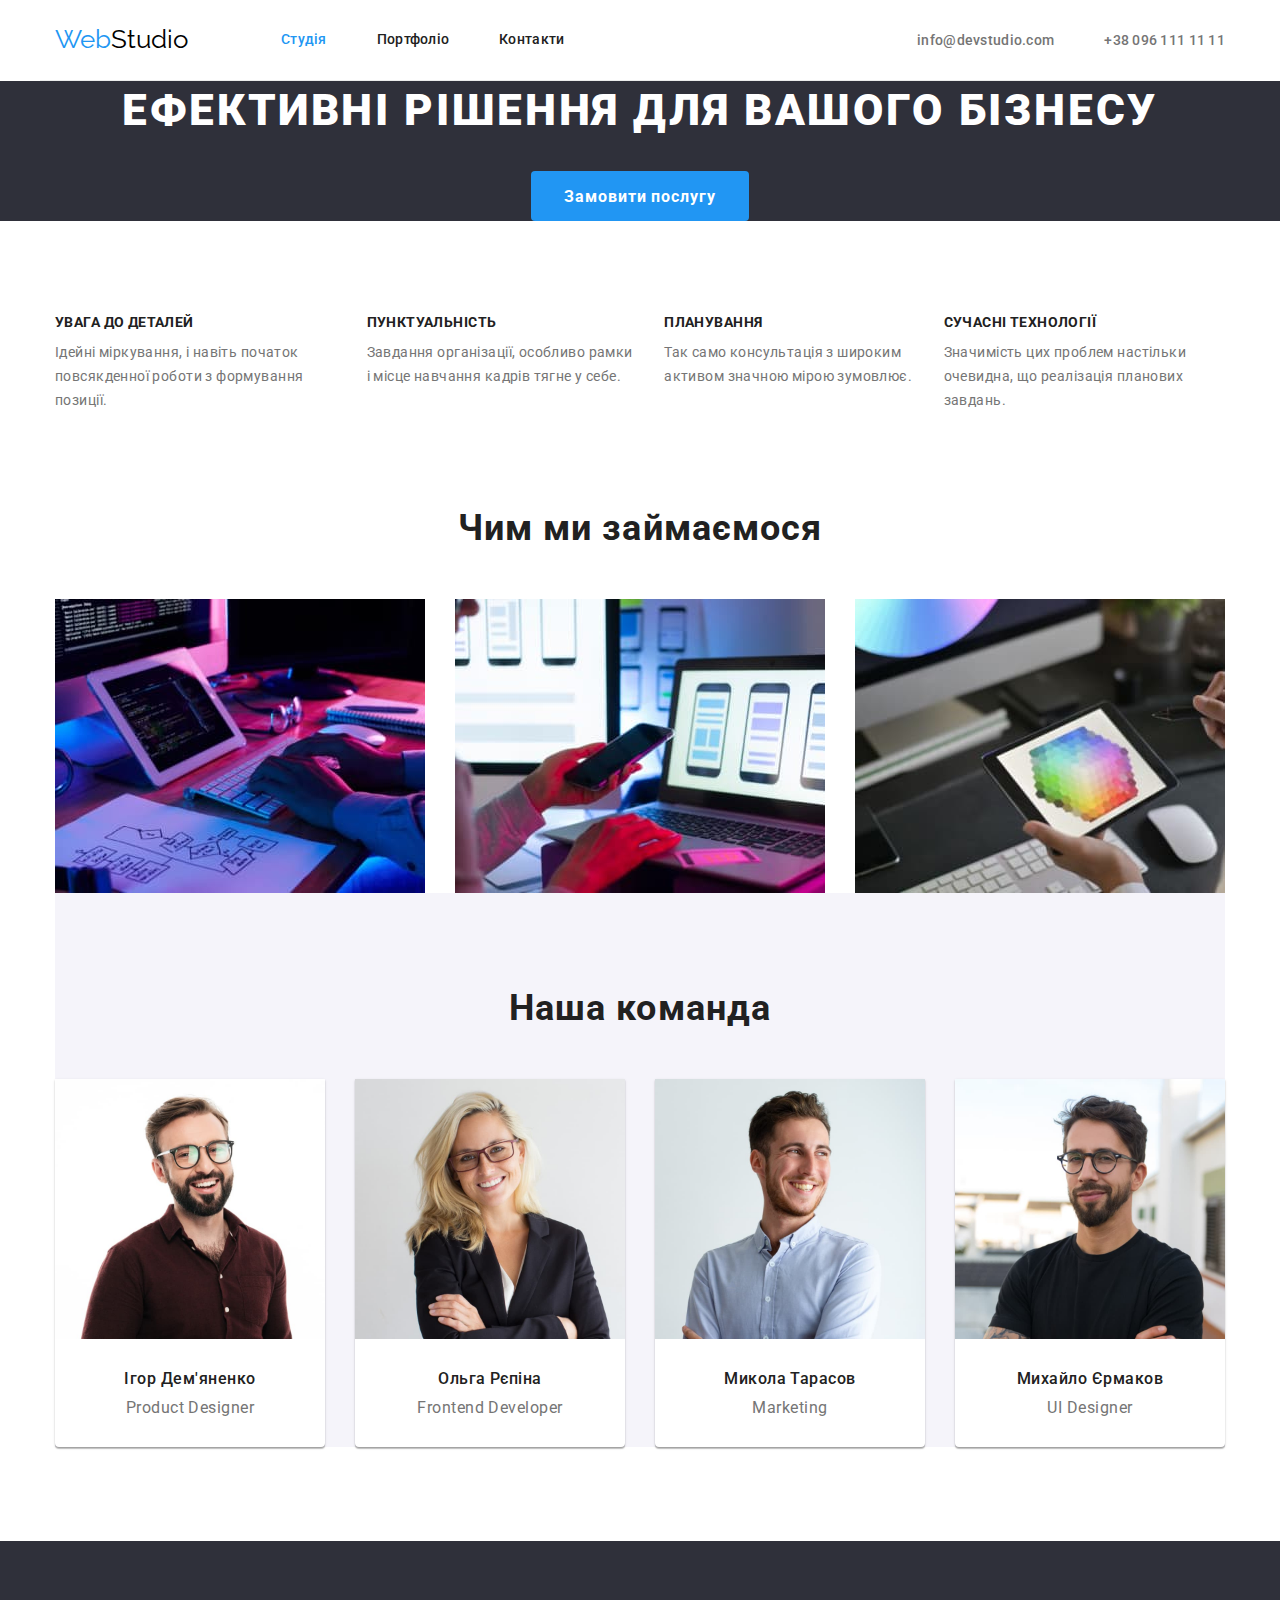
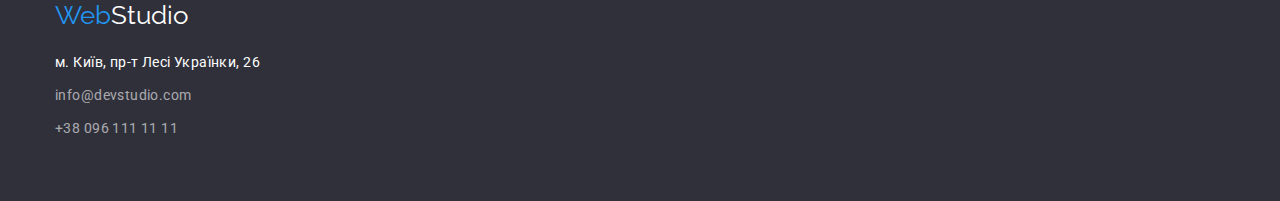
==== index.html @ 47adc49c "HW is done" ====
<!DOCTYPE html>
<html lang="uk">
<head>
    <meta charset="UTF-8">
    <meta http-equiv="X-UA-Compatible" content="IE=edge">
    <meta name="viewport" content="width=device-width, initial-scale=1.0">
    <title>Web Studio</title>
    <link rel="preconnect" href="https://fonts.googleapis.com">
    <link rel="preconnect" href="https://fonts.gstatic.com" crossorigin>
    <link href="https://fonts.googleapis.com/css2?family=Raleway:wght@700&family=Roboto:wght@400;500;700;900&display=swap"
        rel="stylesheet">
        <link rel="stylesheet" href="https://cdnjs.cloudflare.com/ajax/libs/modern-normalize/1.1.0/modern-normalize.min.css">
    <link rel="stylesheet" href="./css/style.css">
</head>
<body>
<header>
    <nav class="main-nav">
        <a href="index.html" class="link"><span class="logo-blue">Web</span><span class="logo">Studio</span></a>
        <ul class="menu-nav">
            <li class="item">
                <a href="./index.html" class="link current">Студія</a>
            </li>
            <li  class="item">
                <a href="./portfolio.html" class="link">Портфоліо</a>
            </li>
            <li  class="item">
                <a href="#" class="link">Контакти</a>
            </li>
        </ul>

        <ul class="nav-contacts">
            <li class="item">
                <a href="mailto:info@devstudio.com" class="link">info@devstudio.com</a>
            </li>
            <li class="item">
                <a href="tel:+380961111111" class="link">+38 096 111 11 11</a>
            </li>
        </ul>
        </nav>
</header>
<main>
    <!--Шапка сайту-->
    <section class="hero">
        <h1 class="title">Ефективні рішення для вашого бізнесу</h1>

        <button type="button" class="title-button">Замовити послугу</button>
    </section>
    <!--Особливості-->
<div class="container">
    <section class="features">
        <h2 class="visually-hidden">Особливості</h2>
<ul class="features-list">
    <li class="item">
<h3 class="features-title">Увага до деталей</h3>
<p class="features-text">
Ідейні міркування, і навіть початок повсякденної роботи з формування позиції.
</p>
    </li>
    <li class="item">
<h3 class="features-title">Пунктуальність</h3>
<p class="features-text">
Завдання організації, особливо рамки і місце навчання кадрів тягне у себе.
</p>
    </li>
    <li class="item">
<h3 class="features-title">Планування</h3>
<p class="features-text">
Так само консультація з широким активом значною мірою зумовлює.
</p>
    </li>
    <li class="item">
        <h3 class="features-title">Сучасні технології</h3>
        <p class="features-text">
        Значимість цих проблем настільки очевидна, що реалізація планових завдань.
        </p>
    </li>
</ul>
    </section>

    <!--Чим ми займаємось-->
    <section class="activity">
        <h2 class="activity-title">Чим ми займаємося</h2>
        <ul class="activity-list">
            <li  class="item">
            <img src="./images/1img.jpg" alt="Набір коду на клавіатурі"
            width="370">
            </li>
            <li class="item">
            <img src="./images/2img.jpg" alt="Мобільний телефон і комп'ютер"
            width="370">
            </li>
            <li class="item">
            <img src="./images/3img.jpg" alt="Планшет з вибором кольорів"
            width="370">
            </li>
        </ul>
    </section>

    <!--Наша команда-->
    <section class="team">
        <h2 class="team-title">Наша команда</h2>
        <ul class="team-list">
            <li class="team-persone">
                <img class="image" src="./images/1per.jpg" alt="Ігор Дем'яненко"
                width="270">
                <h3 class="name">Ігор Дем'яненко</h3>
                <p class="position">
                    Product Designer
                </p>
            </li>
            <li class="team-persone">
                <img class="image" src="./images/2per.jpg" alt="Ольга Рєпіна"
                width="270">
                 <h3 class="name">Ольга Рєпіна</h3>   
                <p class="position">
                    Frontend Developer
                </p>
            </li>
            <li class="team-persone">
                <img class="image" src="./images/3per.jpg" alt="Микола Тарасов"
                width="270">
                <h3 class="name">Микола Тарасов</h3>    
                <p class="position">
                    Marketing
                </p>
            </li>
            <li class="team-persone">
                <img class="image" src="./images/4per.jpg" alt="Михайло Єрмаков"
                width="270">
                <h3 class="name">Михайло Єрмаков</h3>   
                <p class="position">
                    UI Designer
                </p>
            </li>
        </ul>
    </section>
</div>

</main>
<footer>
    <div class="footer-container">
    <a href="index.html"  class="link"><span class="logo-blue">Web</span><span class="logo-down">Studio</span></a>
    <address>
        <ul class="contacts">
            <li class="item">
            <a href="https://goo.gl/maps/CPtrU1FHBa2aNyZL9" target="_blank" rel="noopener noreferrer" class="address">
                м. Київ, пр-т Лесі Українки, 26</a>
                </li>
            <li class="item"><a href="mailto:info@devstudio.com" class="address-contacts">info@devstudio.com</a></li>
            <li class="item"><a href="tel:+380961111111" class="address-contacts">+38 096 111 11 11</a></li>
        </ul>
        </address>
        </div>
</footer>
</body>
</html>
---- css/style.css ----
:root {
    --color-primery: #212121;
    --color-secondary: #757575;
    --color-white: #FFFFFF;
    --color-blue: #2196F3;
    --color-logo: #000000;
    --color-address-contacts: rgba(255, 255, 255, 0.6);
    --color-background-primery: #F5F4FA;
    --color-background-secondary: #2F303A;
    --color-buttons: #F5F4FA;
    --color-button-hover: #188CE8;
    --project-list-gap: 13px;
}
ul,
ol {
    margin-top: 0;
    margin-bottom: 0;
    padding-left: 0;
}

img {
    display: block;
    max-width: 100%;
}

body {
    color: var(--color-primery);
    background-color: var(--color-white);
    font-family: 'Roboto', sans-serif;
}
.visually-hidden {
    position: absolute;
    white-space: nowrap;
    width: 1px;
    height: 1px;
    overflow: hidden;
    border: 0;
    padding: 0;
    clip: rect(0 0 0 0);
    clip-path: inset(50%);
    margin: -1px;
}

.container {
    width: 1200px;
    padding-left: 15px;
    padding-right: 15px;
    padding-top: 94px;
    padding-bottom: 94px;
    margin: 0 auto;
}

/*Header*/

.logo-blue {
    color: var(--color-blue);
    font-family: 'Raleway', sans-serif;
    font-size: 26px;
    line-height: 1.15;
}
.logo {
    color: var(--color-logo);
    font-family: 'Raleway', sans-serif;
    font-size: 26px;
    line-height: 1.15;
}
.link {
    font-family: 'Roboto', sans-serif;
    text-decoration: none;
}

.main-nav {
    display: flex;
    align-items: center;

    width: 1200px;
    padding-left: 15px;
    padding-right: 15px;
    margin: auto;

   border-bottom: 1px solid #ECECEC;
}

.menu-nav {
    display: flex;

    list-style: none;
    margin-top: 0;
    margin-bottom: 0;
    margin-left: 93px;

    font-weight: 500;
    font-size: 14px;
    line-height: 1.14;
    letter-spacing: 0.02em;
}
.menu-nav .item:not(:last-child) {
    margin-right: 50px;

}
.menu-nav .link {
    display: block;

    padding-top: 32px;
    padding-bottom: 32px;

    color: var(--color-primery);
    text-decoration: none;
}
.menu-nav .link:hover,
.menu-nav .link:focus {
    color: var(--color-blue);
}
.menu-nav .link.current {
    color: var(--color-blue);
}
.nav-contacts {
    display: flex;

    margin-top: 0;
    margin-bottom: 0;
    margin-left: auto;

    list-style: none;
    text-decoration: none;
}
.nav-contacts .item + .item {
margin-left: 50px;
}
.nav-contacts .link {
    color: var(--color-secondary);
    font-weight: 500;
    font-size: 14px;
    line-height: 1.14;
    letter-spacing: 0.02em;
    text-decoration: none;
}
.nav-contacts .link:hover,
.nav-contacts .link:focus {
    color: var(--color-blue);
    font-weight: 500;
    font-size: 14px;
    line-height: 1.14;
    letter-spacing: 0.02em;
}
/*Hero*/
.hero {
    background-color: var(--color-background-secondary);
    text-align: center;
}
.hero .title {
    margin-top: 0;
    margin-bottom: 30px;

    color: var(--color-white);
    font-weight: 900;
    font-size: 44px;
    line-height: 1.36;
    text-align: center;
    letter-spacing: 0.06em;
    text-transform: uppercase;
}
.title-button {  
    display: inline-block;
    align-items: center;
    text-align: center;

    border-radius: 4px;
    padding: 10px 32px;
    min-width: 216px;
    height: 50px;
    border: 1px solid transparent;

    color: var(--color-white);
    background-color: var(--color-blue);
    font-weight: 700;
    font-size: 16px;
    line-height: 1.88;
    letter-spacing: 0.06em;
    cursor: pointer;
}
.title-button:hover,
.title-button:focus {
background-color: var(--color-button-hover);
}
/*Features*/
.features {
    padding-bottom: 94px;
}
.features-list {
    display: flex;

    list-style: none;
}
.features-list .item:not(:last-child) {
margin-right: 30px;
}

.features-title {
    margin-top: 0;
    margin-bottom: 10px;

    color: var(--color-primery);
    font-weight: 700;
    font-size: 14px;
    line-height: 1.14;
    letter-spacing: 0.03em;
    text-transform: uppercase;
}
.features-text {
    margin-top: 0;
    margin-bottom: 0;

    color: var(--color-secondary);
    font-size: 14px;
    line-height: 1.71;
    letter-spacing: 0.03em;
}
/*Activity*/

.activity-list {
    display: flex;
    list-style: none;
}
.activity-list .item:not(:last-child) {
margin-right: 30px;
}

.activity-title {
margin-top: 0;
margin-bottom: 50px;

color: var(--color-primery);
font-weight: 700;
font-size: 36px;
line-height: 1.17;
text-align: center;
letter-spacing: 0.03em;
}

/*Team*/
.team {
padding-top: 94px;

background-color: var(--color-background-primery);
}

.team-list {
display: flex;
    list-style: none;
}

.image {
    margin-bottom: 30px;
}

.team-persone {
padding-bottom: 30px;

background-color: var(--color-white);

box-shadow: 0px 1px 3px rgba(0, 0, 0, 0.12), 0px 1px 1px rgba(0, 0, 0, 0.14), 0px 2px 1px rgba(0, 0, 0, 0.2);
border-radius: 0px 0px 4px 4px;
}

.team-persone:not(:last-child) {
    margin-right: 30px;
}
.team-title {
    margin-top: 0;
    margin-bottom: 50px;

    color: var(--color-primery);
    font-weight: 700;
    font-size: 36px;
    line-height: 1.17;
    text-align: center;
    letter-spacing: 0.03em;
}
.team .name {
    margin-top: 0;
    margin-bottom: 10px;

    color: var(--color-primery);
    font-weight: 500;
    font-size: 16px;
    line-height: 1.19;
    text-align: center;
    letter-spacing: 0.03em;
}
.position {
margin-top: 0;
margin-bottom: 0;

color: var(--color-secondary);
font-size: 16px;
line-height: 1.19;
text-align: center;
letter-spacing: 0.03em;
}

/*Footer*/
footer {
    background-color: var(--color-background-secondary);
}
.footer-container {
    width: 1200px;
    padding-left: 15px;
    padding-right: 15px;
    padding-top: 60px;
    padding-bottom: 60px;
    margin: auto;
}
.logo-down {
    color: var(--color-white);
    font-family: 'Raleway', sans-serif;
    font-size: 26px;
    line-height: 1.15;
}
.footer-container .contacts {
margin-top: 20px;
}

.contacts {
list-style: none;
}

.contacts .item:not(:last-child) {
margin-bottom: 9px;
}

.address {
    color: var(--color-white);
    font-style: normal;
    font-size: 14px;
    line-height: 1.71;
    letter-spacing: 0.03em;
    text-decoration: none;
}
.address:hover,
.address:focus {
color: var(--color-blue);
}
.address-contacts {
    color: var(--color-address-contacts);
    font-style: normal;
    font-size: 14px;
    line-height: 1.71;
    letter-spacing: 0.03em;
    text-decoration: none;
}
.address-contacts:hover,
.address-contacts:focus {
color: var(--color-blue);
}

/*Portfolio*/

.filters-list {
display: flex;
justify-content: center;

list-style: none;
margin-bottom: 34px;
}

.filters-list .item:not(:last-child) {
margin-right: 8px;
}

.button-filters {
padding: 6px 22px;
border: 1px solid transparent;
height: 38px;

    color: var(--color-primery);
    background-color: var(--color-buttons);
    font-weight: 500;
    font-size: 16px;
    line-height: 1.62;
    text-align: center;
    letter-spacing: 0.03em;
    border-radius: 4px;
}
.button-filters:active,
.button-filters:hover,
.button-filters:focus {
padding: 6px 25px;
border: var(--color-blue);
height: 38px;

color: var(--color-white);
background-color: var(--color-blue);
cursor: pointer;    
}

/*Projects*/

.project-list {
display: flex;
justify-content: center;
flex-wrap: wrap;

margin-left: calc(-1 * var(--project-list-gap));
margin-top: calc(-1 * var(--project-list-gap));
padding: 0;

list-style: none;
}

.project-list .item {
max-width: 370px;
margin-left: var(--project-list-gap);
margin-top: var(--project-list-gap);

flex-basis: calc(100%  / 3 - var(--project-list-gap));
}

.project-content {
padding: 20px 24px;

border-left: 1px solid #EEEEEE;
border-right: 1px solid #EEEEEE;
border-bottom: 1px solid #EEEEEE;
}

.project-title {
margin-top: 0;
margin-bottom: 0;

    color: var(--color-primery);
    font-weight: 700;
    font-size: 18px;
    line-height: 2;
    letter-spacing: 0.06em;
}

.project-text {
margin-top: 0;
margin-bottom: 0;

    color: var(--color-secondary);
    font-size: 16px;
    line-height: 1.88;
    letter-spacing: 0.03em;
}
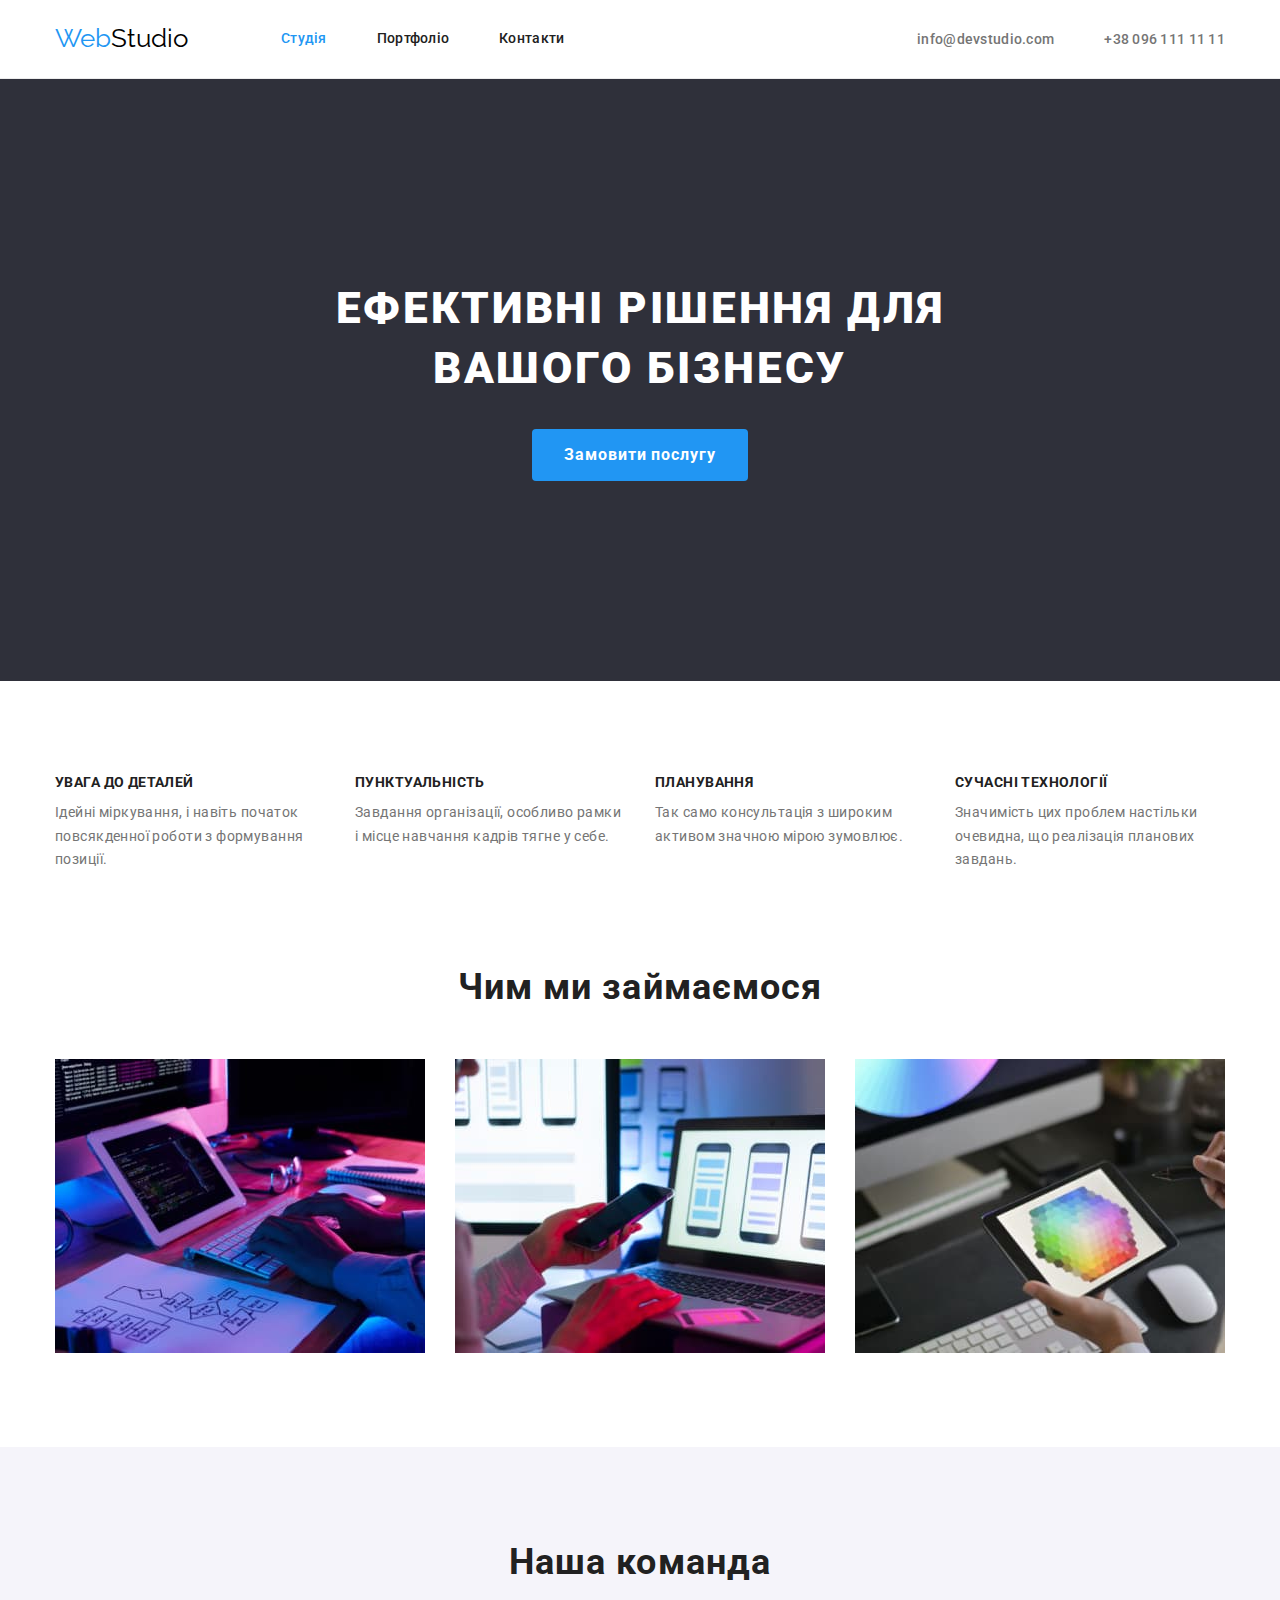
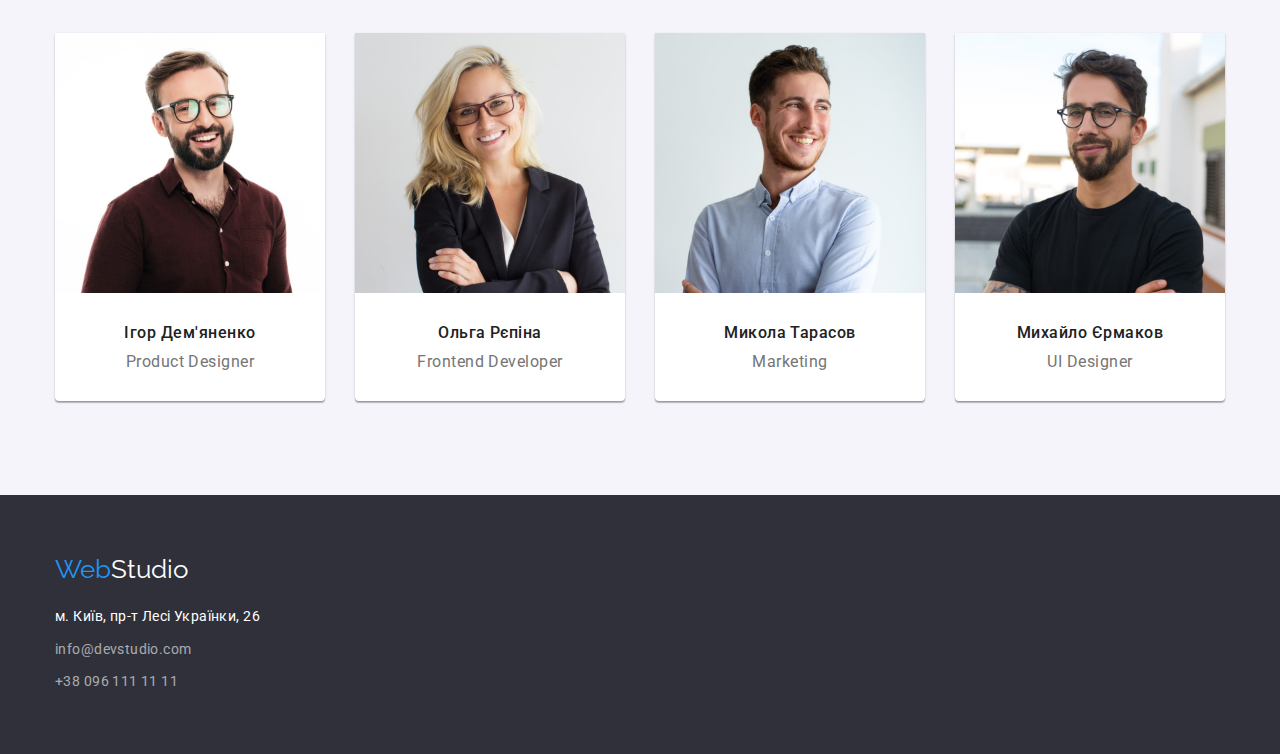
==== commit 7ce4e079: "corrections" ====
--- a/index.html
+++ b/index.html
@@ -14,21 +14,23 @@
 </head>
 <body>
 <header>
-    <nav class="main-nav">
-        <a href="index.html" class="link"><span class="logo-blue">Web</span><span class="logo">Studio</span></a>
-        <ul class="menu-nav">
+    <div class="container header-container">
+    <nav class="navigation">
+        <a class="nav-logo link" href="index.html"><span class="logo-blue">Web</span><span class="logo">Studio</span></a>
+        <ul class="nav-list list">
             <li class="item">
                 <a href="./index.html" class="link current">Студія</a>
             </li>
-            <li  class="item">
+            <li class="item">
                 <a href="./portfolio.html" class="link">Портфоліо</a>
             </li>
             <li  class="item">
                 <a href="#" class="link">Контакти</a>
             </li>
         </ul>
+        </nav>
 
-        <ul class="nav-contacts">
+    <ul class="nav-contacts list">
             <li class="item">
                 <a href="mailto:info@devstudio.com" class="link">info@devstudio.com</a>
             </li>
@@ -36,20 +38,23 @@
                 <a href="tel:+380961111111" class="link">+38 096 111 11 11</a>
             </li>
         </ul>
-        </nav>
+        </div>
 </header>
 <main>
+
     <!--Шапка сайту-->
     <section class="hero">
-        <h1 class="title">Ефективні рішення для вашого бізнесу</h1>
+<div class="container">
+        <h1 class="hero-title">Ефективні рішення для вашого бізнесу</h1>
+        <button type="button" class="title-button">Замовити послугу</button>
+    </div>
+    </section>
 
-        <button type="button" class="title-button">Замовити послугу</button>
-    </section>
     <!--Особливості-->
-<div class="container">
     <section class="features">
+    <div class="container">
         <h2 class="visually-hidden">Особливості</h2>
-<ul class="features-list">
+<ul class="features-list list">
     <li class="item">
 <h3 class="features-title">Увага до деталей</h3>
 <p class="features-text">
@@ -75,12 +80,14 @@
         </p>
     </li>
 </ul>
+</div>
     </section>
 
     <!--Чим ми займаємось-->
-    <section class="activity">
+    <section class="section">
+    <div class="container">
         <h2 class="activity-title">Чим ми займаємося</h2>
-        <ul class="activity-list">
+        <ul class="activity-list list">
             <li  class="item">
             <img src="./images/1img.jpg" alt="Набір коду на клавіатурі"
             width="370">
@@ -94,54 +101,65 @@
             width="370">
             </li>
         </ul>
+        </div>
     </section>
 
     <!--Наша команда-->
-    <section class="team">
+    <section class="team section">
+    <div class="container">
         <h2 class="team-title">Наша команда</h2>
-        <ul class="team-list">
+        <ul class="team-list list">
+
             <li class="team-persone">
-                <img class="image" src="./images/1per.jpg" alt="Ігор Дем'яненко"
+                <img src="./images/1per.jpg" alt="Ігор Дем'яненко"
                 width="270">
+
+        <div class="team-content">
                 <h3 class="name">Ігор Дем'яненко</h3>
-                <p class="position">
-                    Product Designer
-                </p>
+                <p class="position">Product Designer</p>
+        </div>
             </li>
+
             <li class="team-persone">
-                <img class="image" src="./images/2per.jpg" alt="Ольга Рєпіна"
+                <img src="./images/2per.jpg" alt="Ольга Рєпіна"
                 width="270">
+
+            <div class="team-content">
                  <h3 class="name">Ольга Рєпіна</h3>   
-                <p class="position">
-                    Frontend Developer
-                </p>
+                <p class="position">Frontend Developer</p>
+                </div>
             </li>
+
             <li class="team-persone">
-                <img class="image" src="./images/3per.jpg" alt="Микола Тарасов"
+                <img src="./images/3per.jpg" alt="Микола Тарасов"
                 width="270">
+
+            <div class="team-content">
                 <h3 class="name">Микола Тарасов</h3>    
-                <p class="position">
-                    Marketing
-                </p>
+                <p class="position">Marketing</p>
+                </div>
             </li>
+
             <li class="team-persone">
-                <img class="image" src="./images/4per.jpg" alt="Михайло Єрмаков"
+                <img src="./images/4per.jpg" alt="Михайло Єрмаков"
                 width="270">
+
+        <div class="team-content">
                 <h3 class="name">Михайло Єрмаков</h3>   
-                <p class="position">
-                    UI Designer
-                </p>
+                <p class="position">UI Designer</p>
+        </div>
             </li>
+
         </ul>
+        </div>
     </section>
-</div>
+</main>
 
-</main>
 <footer>
-    <div class="footer-container">
+    <div class="container">
     <a href="index.html"  class="link"><span class="logo-blue">Web</span><span class="logo-down">Studio</span></a>
     <address>
-        <ul class="contacts">
+        <ul class="contacts list">
             <li class="item">
             <a href="https://goo.gl/maps/CPtrU1FHBa2aNyZL9" target="_blank" rel="noopener noreferrer" class="address">
                 м. Київ, пр-т Лесі Українки, 26</a>
--- a/css/style.css
+++ b/css/style.css
@@ -9,8 +9,14 @@
     --color-background-secondary: #2F303A;
     --color-buttons: #F5F4FA;
     --color-button-hover: #188CE8;
-    --project-list-gap: 13px;
-}
+    --list-gap: 30px;
+}
+
+h1,h2,h3,h4,p {
+    margin-top: 0;
+    margin-bottom: 0;
+}
+
 ul,
 ol {
     margin-top: 0;
@@ -18,9 +24,18 @@
     padding-left: 0;
 }
 
+.list {
+list-style: none;
+}
+
+.link {
+    font-family: 'Roboto', sans-serif;
+    text-decoration: none;
+}
+
 img {
     display: block;
-    max-width: 100%;
+    
 }
 
 body {
@@ -28,6 +43,7 @@
     background-color: var(--color-white);
     font-family: 'Roboto', sans-serif;
 }
+
 .visually-hidden {
     position: absolute;
     white-space: nowrap;
@@ -45,12 +61,36 @@
     width: 1200px;
     padding-left: 15px;
     padding-right: 15px;
-    padding-top: 94px;
-    padding-bottom: 94px;
     margin: 0 auto;
 }
 
+.section {
+padding-top: 94px;
+padding-bottom: 94px;
+}
+
 /*Header*/
+
+header {
+padding-top: 24px;
+padding-bottom: 24px;
+
+border-bottom: 1px solid #ECECEC;
+}
+
+.header-container {
+display: flex;
+align-items: center;
+}
+
+.navigation {
+    display: flex;
+    align-items: center;
+}
+
+.nav-logo {
+    margin-right: 93px;
+}
 
 .logo-blue {
     color: var(--color-blue);
@@ -58,75 +98,56 @@
     font-size: 26px;
     line-height: 1.15;
 }
+
 .logo {
     color: var(--color-logo);
     font-family: 'Raleway', sans-serif;
     font-size: 26px;
     line-height: 1.15;
 }
-.link {
-    font-family: 'Roboto', sans-serif;
-    text-decoration: none;
-}
-
-.main-nav {
+
+.nav-list {
     display: flex;
     align-items: center;
 
-    width: 1200px;
-    padding-left: 15px;
-    padding-right: 15px;
-    margin: auto;
-
-   border-bottom: 1px solid #ECECEC;
-}
-
-.menu-nav {
-    display: flex;
-
-    list-style: none;
-    margin-top: 0;
-    margin-bottom: 0;
-    margin-left: 93px;
-
     font-weight: 500;
     font-size: 14px;
     line-height: 1.14;
     letter-spacing: 0.02em;
 }
-.menu-nav .item:not(:last-child) {
-    margin-right: 50px;
-
-}
-.menu-nav .link {
+
+.nav-list .item:not(:last-child) {
+margin-right: 50px;
+}
+
+.nav-list .link {
     display: block;
 
-    padding-top: 32px;
-    padding-bottom: 32px;
-
-    color: var(--color-primery);
-    text-decoration: none;
-}
-.menu-nav .link:hover,
-.menu-nav .link:focus {
+    color: var(--color-primery);
+    text-decoration: none;
+}
+
+.nav-list .link:hover,
+.nav-list .link:focus {
     color: var(--color-blue);
 }
-.menu-nav .link.current {
+
+.nav-list .link.current {
     color: var(--color-blue);
 }
+
 .nav-contacts {
     display: flex;
 
-    margin-top: 0;
-    margin-bottom: 0;
     margin-left: auto;
 
-    list-style: none;
-    text-decoration: none;
-}
+    text-decoration: none;
+}
+
 .nav-contacts .item + .item {
 margin-left: 50px;
 }
+
 .nav-contacts .link {
     color: var(--color-secondary);
     font-weight: 500;
@@ -135,6 +156,7 @@
     letter-spacing: 0.02em;
     text-decoration: none;
 }
+
 .nav-contacts .link:hover,
 .nav-contacts .link:focus {
     color: var(--color-blue);
@@ -143,32 +165,39 @@
     line-height: 1.14;
     letter-spacing: 0.02em;
 }
+
 /*Hero*/
 .hero {
+    padding-top: 200px;
+    padding-bottom: 200px;
+
     background-color: var(--color-background-secondary);
     text-align: center;
 }
-.hero .title {
-    margin-top: 0;
+
+.hero-title {
     margin-bottom: 30px;
+    margin-left: auto;
+    margin-right: auto;
+
+    max-width: 696px;
 
     color: var(--color-white);
     font-weight: 900;
     font-size: 44px;
     line-height: 1.36;
-    text-align: center;
     letter-spacing: 0.06em;
     text-transform: uppercase;
 }
+
 .title-button {  
     display: inline-block;
     align-items: center;
     text-align: center;
 
     border-radius: 4px;
-    padding: 10px 32px;
+    padding: 10px 28px;
     min-width: 216px;
-    height: 50px;
     border: 1px solid transparent;
 
     color: var(--color-white);
@@ -179,25 +208,31 @@
     letter-spacing: 0.06em;
     cursor: pointer;
 }
+
 .title-button:hover,
 .title-button:focus {
 background-color: var(--color-button-hover);
 }
+
 /*Features*/
+
 .features {
-    padding-bottom: 94px;
-}
+    padding-top: 94px;
+}
+
 .features-list {
     display: flex;
-
-    list-style: none;
-}
-.features-list .item:not(:last-child) {
-margin-right: 30px;
+    
+    margin-right: calc(-1 * var(--list-gap));
+}
+
+.features-list .item {
+flex-basis: calc((100% - var(--list-gap) * 3) / 4);
+
+margin-right: var(--list-gap);
 }
 
 .features-title {
-    margin-top: 0;
     margin-bottom: 10px;
 
     color: var(--color-primery);
@@ -208,22 +243,21 @@
     text-transform: uppercase;
 }
 .features-text {
-    margin-top: 0;
-    margin-bottom: 0;
-
     color: var(--color-secondary);
     font-size: 14px;
     line-height: 1.71;
     letter-spacing: 0.03em;
 }
+
 /*Activity*/
 
 .activity-list {
     display: flex;
-    list-style: none;
-}
-.activity-list .item:not(:last-child) {
-margin-right: 30px;
+    margin-right: calc(-1 * var(--list-gap));
+}
+
+.activity-list .item {
+margin-right: var(--list-gap);
 }
 
 .activity-title {
@@ -240,34 +274,10 @@
 
 /*Team*/
 .team {
-padding-top: 94px;
-
 background-color: var(--color-background-primery);
 }
 
-.team-list {
-display: flex;
-    list-style: none;
-}
-
-.image {
-    margin-bottom: 30px;
-}
-
-.team-persone {
-padding-bottom: 30px;
-
-background-color: var(--color-white);
-
-box-shadow: 0px 1px 3px rgba(0, 0, 0, 0.12), 0px 1px 1px rgba(0, 0, 0, 0.14), 0px 2px 1px rgba(0, 0, 0, 0.2);
-border-radius: 0px 0px 4px 4px;
-}
-
-.team-persone:not(:last-child) {
-    margin-right: 30px;
-}
 .team-title {
-    margin-top: 0;
     margin-bottom: 50px;
 
     color: var(--color-primery);
@@ -277,8 +287,32 @@
     text-align: center;
     letter-spacing: 0.03em;
 }
+
+.team-list {
+display: flex;
+flex-wrap: wrap;
+
+margin-right: calc(-1 * var(--list-gap));
+margin-top: calc(-1 * var(--list-gap));
+}
+
+.team-persone {
+flex-basis: calc ((100% - 90px) / 4);
+max-width: 270px;
+
+margin-right: var(--list-gap);
+margin-top: var(--list-gap);
+
+background-color: var(--color-white);
+box-shadow: 0px 1px 3px rgba(0, 0, 0, 0.12), 0px 1px 1px rgba(0, 0, 0, 0.14), 0px 2px 1px rgba(0, 0, 0, 0.2);
+border-radius: 0px 0px 4px 4px;
+}
+
+.team-content {
+padding: 30px 60px;
+}
+
 .team .name {
-    margin-top: 0;
     margin-bottom: 10px;
 
     color: var(--color-primery);
@@ -288,10 +322,8 @@
     text-align: center;
     letter-spacing: 0.03em;
 }
+
 .position {
-margin-top: 0;
-margin-bottom: 0;
-
 color: var(--color-secondary);
 font-size: 16px;
 line-height: 1.19;
@@ -303,26 +335,21 @@
 footer {
     background-color: var(--color-background-secondary);
 }
-.footer-container {
-    width: 1200px;
-    padding-left: 15px;
-    padding-right: 15px;
+
+footer {
     padding-top: 60px;
     padding-bottom: 60px;
-    margin: auto;
-}
+}
+
 .logo-down {
     color: var(--color-white);
     font-family: 'Raleway', sans-serif;
     font-size: 26px;
     line-height: 1.15;
 }
-.footer-container .contacts {
+
+.contacts {
 margin-top: 20px;
-}
-
-.contacts {
-list-style: none;
 }
 
 .contacts .item:not(:last-child) {
@@ -337,10 +364,12 @@
     letter-spacing: 0.03em;
     text-decoration: none;
 }
+
 .address:hover,
 .address:focus {
 color: var(--color-blue);
 }
+
 .address-contacts {
     color: var(--color-address-contacts);
     font-style: normal;
@@ -349,6 +378,7 @@
     letter-spacing: 0.03em;
     text-decoration: none;
 }
+
 .address-contacts:hover,
 .address-contacts:focus {
 color: var(--color-blue);
@@ -360,7 +390,6 @@
 display: flex;
 justify-content: center;
 
-list-style: none;
 margin-bottom: 34px;
 }
 
@@ -369,9 +398,8 @@
 }
 
 .button-filters {
-padding: 6px 22px;
+padding: 6px 18px;
 border: 1px solid transparent;
-height: 38px;
 
     color: var(--color-primery);
     background-color: var(--color-buttons);
@@ -382,12 +410,12 @@
     letter-spacing: 0.03em;
     border-radius: 4px;
 }
+
 .button-filters:active,
 .button-filters:hover,
 .button-filters:focus {
-padding: 6px 25px;
+padding: 6px 20px;
 border: var(--color-blue);
-height: 38px;
 
 color: var(--color-white);
 background-color: var(--color-blue);
@@ -401,19 +429,17 @@
 justify-content: center;
 flex-wrap: wrap;
 
-margin-left: calc(-1 * var(--project-list-gap));
-margin-top: calc(-1 * var(--project-list-gap));
+margin-left: calc(-1 * var(--list-gap));
+margin-top: calc(-1 * var(--list-gap));
 padding: 0;
-
-list-style: none;
 }
 
 .project-list .item {
+flex-basis: calc((100% - var(--list-gap) * 2) / 3);
+
 max-width: 370px;
-margin-left: var(--project-list-gap);
-margin-top: var(--project-list-gap);
-
-flex-basis: calc(100%  / 3 - var(--project-list-gap));
+margin-left: var(--list-gap);
+margin-top: var(--list-gap);
 }
 
 .project-content {
@@ -425,9 +451,6 @@
 }
 
 .project-title {
-margin-top: 0;
-margin-bottom: 0;
-
     color: var(--color-primery);
     font-weight: 700;
     font-size: 18px;
@@ -436,9 +459,6 @@
 }
 
 .project-text {
-margin-top: 0;
-margin-bottom: 0;
-
     color: var(--color-secondary);
     font-size: 16px;
     line-height: 1.88;
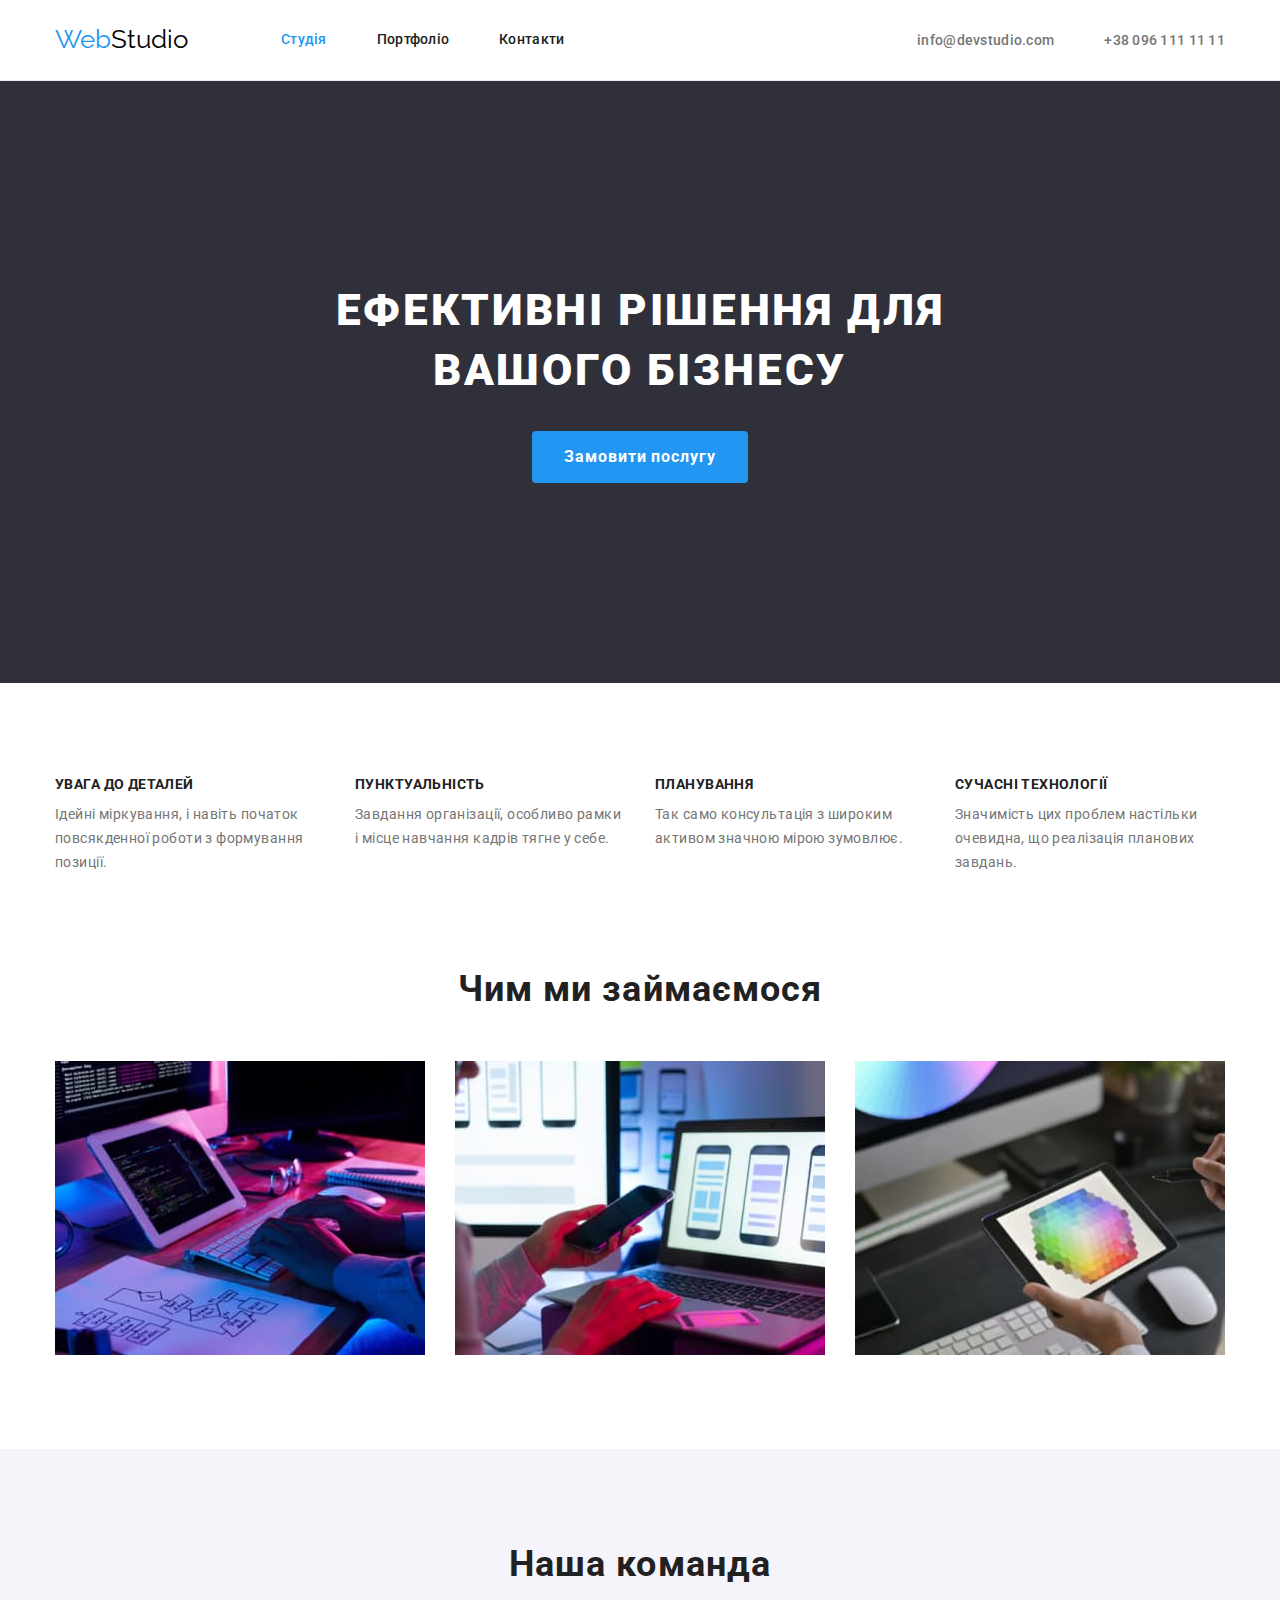
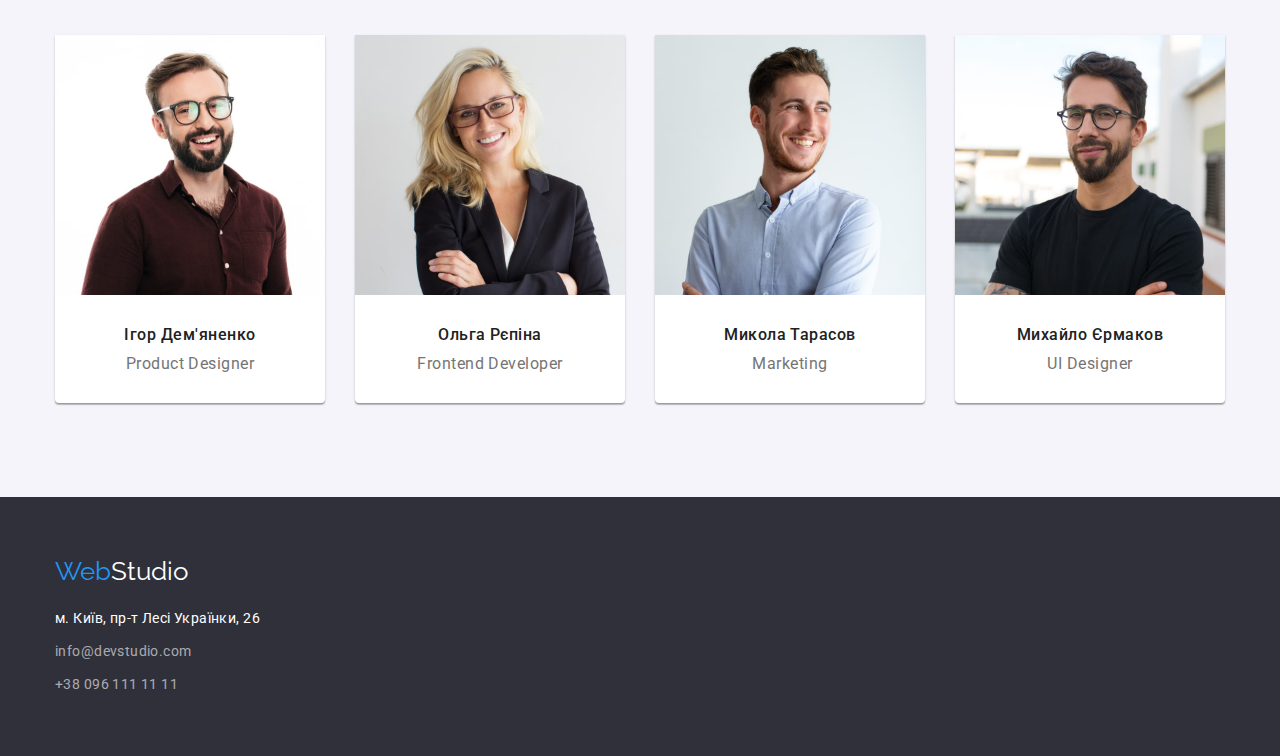
==== commit 489ef293: "Changes" ====
--- a/index.html
+++ b/index.html
@@ -15,22 +15,23 @@
 <body>
 <header>
     <div class="container header-container">
-    <nav class="navigation">
-        <a class="nav-logo link" href="index.html"><span class="logo-blue">Web</span><span class="logo">Studio</span></a>
-        <ul class="nav-list list">
-            <li class="item">
-                <a href="./index.html" class="link current">Студія</a>
-            </li>
-            <li class="item">
-                <a href="./portfolio.html" class="link">Портфоліо</a>
-            </li>
-            <li  class="item">
-                <a href="#" class="link">Контакти</a>
-            </li>
-        </ul>
+        <nav class="navigation">
+            <a class="nav-logo link" href="index.html"><span class="logo-blue">Web</span><span
+                    class="logo">Studio</span></a>
+            <ul class="nav-list list">
+                <li class="item">
+                    <a href="./index.html" class="link current">Студія</a>
+                </li>
+                <li class="item">
+                    <a href="./portfolio.html" class="link">Портфоліо</a>
+                </li>
+                <li class="item">
+                    <a href="#" class="link">Контакти</a>
+                </li>
+            </ul>
         </nav>
-
-    <ul class="nav-contacts list">
+    
+        <ul class="nav-contacts list">
             <li class="item">
                 <a href="mailto:info@devstudio.com" class="link">info@devstudio.com</a>
             </li>
@@ -38,7 +39,7 @@
                 <a href="tel:+380961111111" class="link">+38 096 111 11 11</a>
             </li>
         </ul>
-        </div>
+    </div>
 </header>
 <main>
 
--- a/css/style.css
+++ b/css/style.css
@@ -72,9 +72,6 @@
 /*Header*/
 
 header {
-padding-top: 24px;
-padding-bottom: 24px;
-
 border-bottom: 1px solid #ECECEC;
 }
 
@@ -123,6 +120,9 @@
 .nav-list .link {
     display: block;
 
+    padding-top: 32px;
+    padding-bottom: 32px;
+     
     color: var(--color-primery);
     text-decoration: none;
 }
@@ -309,7 +309,7 @@
 }
 
 .team-content {
-padding: 30px 60px;
+padding: 30px 10px;
 }
 
 .team .name {
@@ -348,8 +348,8 @@
     line-height: 1.15;
 }
 
-.contacts {
-margin-top: 20px;
+address {
+    margin-top: 20px;
 }
 
 .contacts .item:not(:last-child) {
@@ -390,7 +390,7 @@
 display: flex;
 justify-content: center;
 
-margin-bottom: 34px;
+margin-bottom: 50px;
 }
 
 .filters-list .item:not(:last-child) {
@@ -451,6 +451,7 @@
 }
 
 .project-title {
+    margin-bottom: 4px;
     color: var(--color-primery);
     font-weight: 700;
     font-size: 18px;
